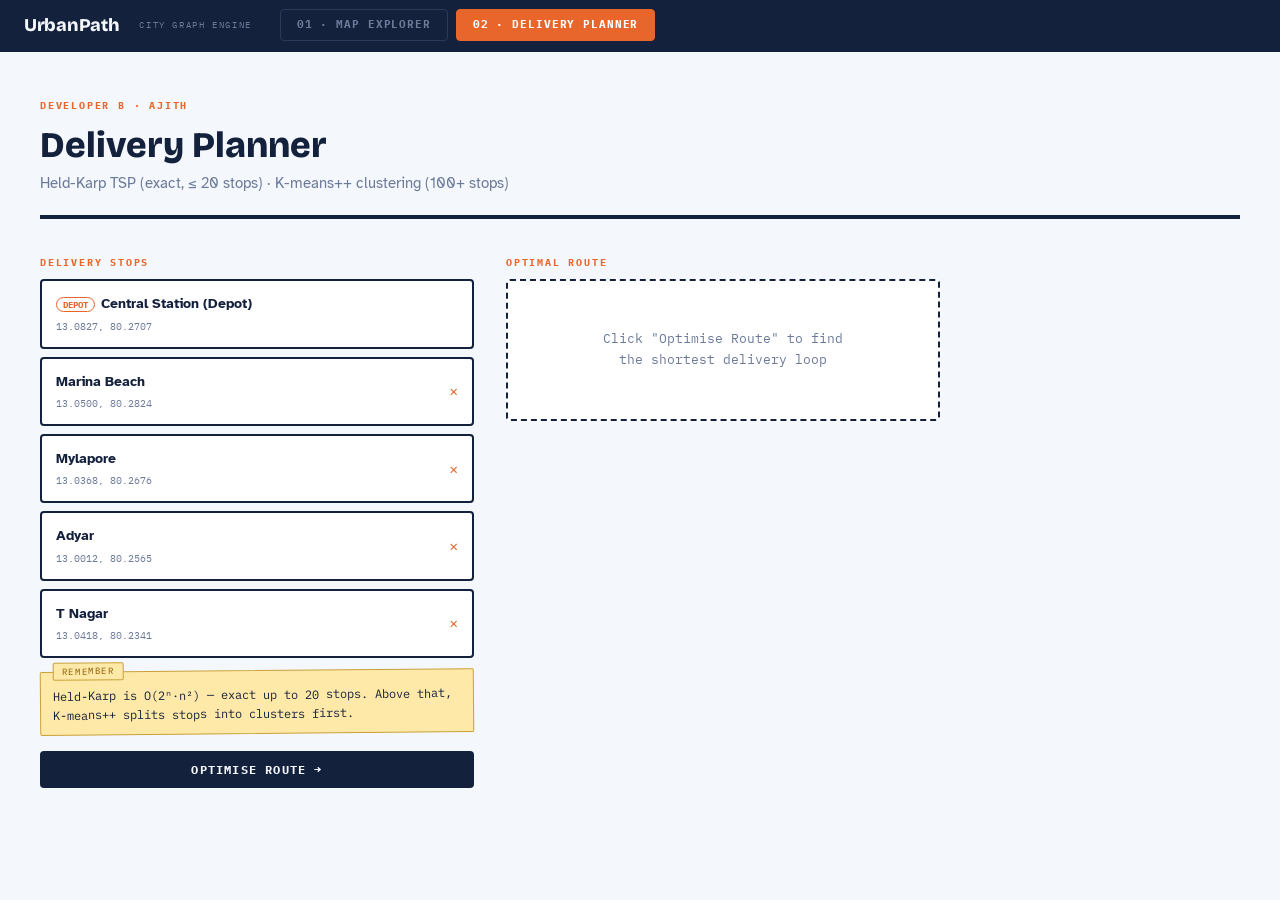
==== frontend/delivery.html @ 948adcd6 "feat(dev-b): add remaining frontend files (delivery, styles, JS)" ====
<!DOCTYPE html>
<html lang="en">
<head>
  <meta charset="UTF-8"/>
  <meta name="viewport" content="width=device-width, initial-scale=1.0"/>
  <title>UrbanPath — Delivery Planner</title>
  <link rel="stylesheet" href="style.css"/>
</head>
<body>

<!-- ── NAV ── -->
<nav>
  <span class="nav-brand">UrbanPath</span>
  <span class="nav-sub">City Graph Engine</span>
  <a href="index.html" class="nav-btn">01 · Map Explorer</a>
  <a href="delivery.html" class="nav-btn active">02 · Delivery Planner</a>
</nav>

<!-- ── DELIVERY PAGE ── -->
<div class="page">
  <div class="delivery-page">

    <!-- Header -->
    <div class="page-header">
      <span class="eyebrow">Developer B · Ajith</span>
      <h1 class="page-h1">Delivery Planner</h1>
      <p class="page-desc">Held-Karp TSP (exact, ≤ 20 stops) · K-means++ clustering (100+ stops)</p>
    </div>

    <div class="delivery-grid">

      <!-- LEFT: Stops -->
      <div>
        <span class="field-label">Delivery Stops</span>
        <div id="stopsList"></div>

        <div class="remember">
          Held-Karp is O(2ⁿ·n²) — exact up to 20 stops.
          Above that, K-means++ splits stops into clusters first.
        </div>

        <button class="btn btn-primary" onclick="optimise()">Optimise Route →</button>
        <div class="error-box hidden" id="deliveryError" style="margin-top:12px"></div>
      </div>

      <!-- RIGHT: Result -->
      <div>
        <span class="field-label">Optimal Route</span>

        <div class="empty-state" id="emptyState">
          Click "Optimise Route" to find<br/>the shortest delivery loop
        </div>

        <div class="hidden" id="resultSection">
          <div class="stats-row">
            <div class="stat-card orange">
              <div class="stat-value orange" id="totalDist">—</div>
              <div class="stat-label">Total Distance</div>
            </div>
            <div class="stat-card green">
              <div class="stat-value green" id="strategy">—</div>
              <div class="stat-label">Strategy</div>
            </div>
          </div>

          <div class="route-card">
            <div class="field-label" style="margin-bottom:10px">Visit Order</div>
            <div id="routeOrder"></div>
            <div class="route-algo" id="routeAlgoLabel"></div>
          </div>
        </div>

      </div>
    </div>
  </div>
</div>

<script src="delivery.js"></script>
</body>
</html>
---- frontend/style.css ----
/* UrbanPath — Dev B Frontend Styles
   Ajith · Design: zine/booklet feel, no gradients
*/

@import url('https://fonts.googleapis.com/css2?family=Bricolage+Grotesque:wght@400;500;600;700;800&family=Atkinson+Hyperlegible:ital,wght@0,400;0,700;1,400&family=IBM+Plex+Mono:wght@400;500;700&display=swap');

:root {
  --paper:  #F4F7FB;
  --ink:    #14213D;
  --accent: #E8662C;
  --green:  #0E8A6D;
  --yellow: #FFE9A8;
  --muted:  #6b7a99;
  --hair:   #d8dee8;
}

* { box-sizing: border-box; margin: 0; padding: 0; }

body {
  font-family: 'Atkinson Hyperlegible', sans-serif;
  background: var(--paper);
  color: var(--ink);
  font-size: 16px;
  line-height: 1.6;
}

/* ── NAV ── */
nav {
  position: fixed; top: 0; left: 0; right: 0; z-index: 1000;
  background: var(--ink);
  padding: 0 24px; height: 52px;
  display: flex; align-items: center; gap: 8px;
  border-bottom: 2px solid var(--ink);
}
.nav-brand {
  font-family: 'Bricolage Grotesque', sans-serif;
  font-weight: 800; font-size: 18px; color: var(--paper);
  text-decoration: none; margin-right: 12px; letter-spacing: -0.3px;
}
.nav-sub {
  font-family: 'IBM Plex Mono', monospace;
  font-size: 9px; color: var(--muted);
  text-transform: uppercase; letter-spacing: 0.18em;
  margin-right: 20px;
}
.nav-btn {
  padding: 6px 16px;
  font-family: 'IBM Plex Mono', monospace;
  font-size: 11px; font-weight: 700;
  text-transform: uppercase; letter-spacing: 0.08em;
  background: transparent; color: var(--muted);
  border: 1px solid #2a3a5a; border-radius: 4px;
  cursor: pointer; text-decoration: none;
  transition: background 0.15s, color 0.15s;
}
.nav-btn.active, .nav-btn:hover {
  background: var(--accent); color: #fff; border-color: var(--accent);
}

/* ── LAYOUT ── */
.page { padding-top: 52px; min-height: 100vh; }

/* ── MAP PAGE ── */
.map-layout {
  display: flex; height: calc(100vh - 52px);
}
.sidebar {
  width: 300px; min-width: 300px;
  padding: 28px 20px;
  border-right: 2px solid var(--ink);
  overflow-y: auto;
  display: flex; flex-direction: column; gap: 24px;
  background: var(--paper);
}
.map-area {
  flex: 1; padding: 20px; background: var(--paper);
}
#map {
  width: 100%; height: 100%;
  border: 2px solid var(--ink);
  border-radius: 4px;
}

/* ── EYEBROW / LABEL ── */
.eyebrow {
  font-family: 'IBM Plex Mono', monospace;
  font-size: 10px; color: var(--accent);
  text-transform: uppercase; letter-spacing: 0.18em; font-weight: 700;
}
.section-title {
  font-family: 'Bricolage Grotesque', sans-serif;
  font-weight: 800; font-size: 22px; color: var(--ink);
  margin: 6px 0 4px; line-height: 1.15;
}
.section-sub {
  font-size: 13px; color: var(--muted);
}
.field-label {
  font-family: 'IBM Plex Mono', monospace;
  font-size: 10px; color: var(--accent);
  text-transform: uppercase; letter-spacing: 0.18em;
  font-weight: 700; display: block; margin-bottom: 8px;
}

/* ── INPUTS ── */
input[type="text"], input[type="number"] {
  width: 100%; padding: 9px 12px;
  font-family: 'Atkinson Hyperlegible', sans-serif; font-size: 14px;
  border: 2px solid var(--ink); border-radius: 4px;
  background: #fff; color: var(--ink); outline: none;
  margin-bottom: 8px;
}
input:focus { border-color: var(--accent); }

/* ── BUTTONS ── */
.btn {
  width: 100%; padding: 11px;
  font-family: 'IBM Plex Mono', monospace;
  font-weight: 700; font-size: 12px;
  text-transform: uppercase; letter-spacing: 0.1em;
  border: none; border-radius: 4px;
  cursor: pointer; transition: opacity 0.15s;
}
.btn-primary { background: var(--ink); color: var(--paper); }
.btn-accent  { background: var(--accent); color: #fff; }
.btn:hover   { opacity: 0.85; }
.btn:disabled { background: var(--muted); cursor: not-allowed; }

/* ── TOGGLE PAIR ── */
.toggle-row { display: flex; gap: 8px; margin-bottom: 8px; }
.toggle-btn {
  flex: 1; padding: 8px 0;
  font-family: 'IBM Plex Mono', monospace;
  font-size: 11px; font-weight: 700;
  text-transform: uppercase; letter-spacing: 0.08em;
  background: #fff; color: var(--ink);
  border: 2px solid var(--ink); border-radius: 4px; cursor: pointer;
}
.toggle-btn.active { background: var(--ink); color: var(--paper); }

/* ── DIVIDER ── */
.divider { border: none; border-top: 1px dashed var(--ink); }

/* ── CARD (solid shadow) ── */
.card {
  background: #fff;
  border: 2px solid var(--ink);
  box-shadow: 6px 6px 0 var(--accent);
  border-radius: 4px; padding: 16px;
}
.card.green-shadow { box-shadow: 6px 6px 0 var(--green); }

/* ── RESULT BOX ── */
.result-distance {
  font-family: 'Bricolage Grotesque', sans-serif;
  font-weight: 800; font-size: 32px; color: var(--ink); line-height: 1;
}
.result-unit { font-size: 16px; font-weight: 600; }
.result-algo {
  font-family: 'IBM Plex Mono', monospace;
  font-size: 11px; color: var(--muted); margin-top: 6px;
}

/* ── SEARCH DROPDOWN ── */
.search-wrap { position: relative; }
.search-dropdown {
  display: none;
  position: absolute; top: calc(100% + 4px); left: 0; right: 0;
  background: #fff; border: 2px solid var(--ink);
  box-shadow: 6px 6px 0 var(--accent);
  border-radius: 4px; z-index: 9999; list-style: none;
}
.search-dropdown.open { display: block; }
.search-dropdown li {
  padding: 10px 12px; cursor: pointer;
  border-bottom: 1px dotted var(--hair);
  display: flex; justify-content: space-between; align-items: center;
  font-size: 14px;
}
.search-dropdown li:last-child { border-bottom: none; }
.search-dropdown li:hover { background: var(--paper); }
.search-dropdown li .type-tag {
  font-family: 'IBM Plex Mono', monospace;
  font-size: 10px; color: var(--muted);
  text-transform: uppercase; letter-spacing: 0.1em;
}

/* ── API MENU CARD ── */
.menu-card {
  background: #fff;
  border: 2px dashed var(--ink);
  box-shadow: 6px 6px 0 var(--accent);
  border-radius: 4px; padding: 16px;
  margin-top: auto;
}
.menu-title {
  font-family: 'Bricolage Grotesque', sans-serif;
  font-weight: 800; font-size: 17px; color: var(--ink);
  text-align: center;
  border-bottom: 1px dashed var(--ink);
  padding-bottom: 10px; margin-bottom: 10px;
}
.menu-item {
  display: flex; align-items: center; gap: 8px;
  padding: 6px 0; border-bottom: 1px dotted var(--hair);
}
.menu-item:last-of-type { border-bottom: none; }
.method-badge {
  font-family: 'IBM Plex Mono', monospace;
  font-size: 9px; font-weight: 700;
  border-radius: 20px; padding: 2px 7px;
  border: 1.5px solid; white-space: nowrap;
}
.badge-get  { color: var(--green); border-color: var(--green); }
.badge-post { color: var(--accent); border-color: var(--accent); }
.menu-path {
  font-family: 'IBM Plex Mono', monospace; font-size: 11px; color: var(--ink);
}
.menu-foot {
  font-family: 'IBM Plex Mono', monospace; font-size: 9px;
  color: var(--muted); text-align: center; margin-top: 10px;
  text-transform: uppercase; letter-spacing: 0.08em;
}

/* ── ERROR ── */
.error-box {
  font-family: 'IBM Plex Mono', monospace; font-size: 12px;
  color: var(--accent); background: #fff0ea;
  border: 1px solid var(--accent); padding: 10px; border-radius: 4px;
}

/* ── DELIVERY PAGE ── */
.delivery-page { padding: 40px; }
.page-header {
  border-bottom: 4px solid var(--ink);
  padding-bottom: 20px; margin-bottom: 36px;
}
.page-h1 {
  font-family: 'Bricolage Grotesque', sans-serif;
  font-weight: 800; font-size: 36px; color: var(--ink);
  margin: 8px 0 6px; line-height: 1.1;
}
.page-desc { color: var(--muted); font-size: 15px; }
.delivery-grid {
  display: grid; grid-template-columns: 1fr 1fr; gap: 32px; max-width: 900px;
}

/* ── STOP ITEM ── */
.stop-item {
  background: #fff; border: 2px solid var(--ink);
  border-radius: 4px; padding: 12px 14px;
  display: flex; justify-content: space-between; align-items: center;
  margin-bottom: 8px;
}
.stop-name { font-weight: 700; font-size: 14px; }
.stop-coords {
  font-family: 'IBM Plex Mono', monospace;
  font-size: 10px; color: var(--muted); margin-top: 3px;
}
.depot-tag {
  font-family: 'IBM Plex Mono', monospace; font-size: 9px;
  color: var(--accent); border: 1px solid var(--accent);
  border-radius: 20px; padding: 1px 6px; margin-right: 6px;
}
.remove-btn {
  background: none; border: none; color: var(--accent);
  cursor: pointer; font-size: 14px; font-weight: 700;
  font-family: 'IBM Plex Mono', monospace;
}

/* ── REMEMBER CALLOUT ── */
.remember {
  background: var(--yellow); border: 1px solid #c9a13a;
  font-family: 'IBM Plex Mono', monospace; font-size: 12px; line-height: 1.6;
  padding: 14px 12px 10px; border-radius: 2px;
  transform: rotate(-0.5deg); margin: 12px 0 16px;
  position: relative;
}
.remember::before {
  content: "REMEMBER";
  position: absolute; top: -10px; left: 12px;
  background: var(--yellow); border: 1px solid #c9a13a;
  padding: 1px 8px; font-size: 9px; letter-spacing: 0.18em;
  color: #8a5a00; border-radius: 2px;
}

/* ── RESULT STATS ── */
.stats-row { display: flex; gap: 16px; margin-bottom: 20px; }
.stat-card {
  flex: 1; background: #fff; border: 2px solid var(--ink);
  border-radius: 4px; padding: 16px; text-align: center;
}
.stat-card.orange { box-shadow: 6px 6px 0 var(--accent); }
.stat-card.green  { box-shadow: 6px 6px 0 var(--green); }
.stat-value {
  font-family: 'Bricolage Grotesque', sans-serif;
  font-weight: 800; font-size: 26px; line-height: 1;
}
.stat-value.orange { color: var(--accent); }
.stat-value.green  { color: var(--green); }
.stat-label {
  font-family: 'IBM Plex Mono', monospace; font-size: 10px;
  color: var(--muted); margin-top: 4px;
  text-transform: uppercase; letter-spacing: 0.1em;
}

/* ── ROUTE ORDER ── */
.route-card {
  background: #fff; border: 2px solid var(--ink); border-radius: 4px; padding: 16px;
}
.route-item {
  display: flex; align-items: center; gap: 10px;
  padding: 8px 0; border-bottom: 1px dotted var(--hair);
}
.route-num {
  font-family: 'IBM Plex Mono', monospace; font-weight: 700;
  font-size: 12px; color: var(--accent); min-width: 24px;
}
.route-name { font-size: 14px; color: var(--ink); }
.route-algo {
  font-family: 'IBM Plex Mono', monospace; font-size: 11px;
  color: var(--muted); margin-top: 12px;
}

/* ── EMPTY STATE ── */
.empty-state {
  background: #fff; border: 2px dashed var(--ink);
  border-radius: 4px; padding: 48px 20px;
  text-align: center; color: var(--muted);
  font-family: 'IBM Plex Mono', monospace; font-size: 13px;
}

/* ── HIDDEN ── */
.hidden { display: none !important; }
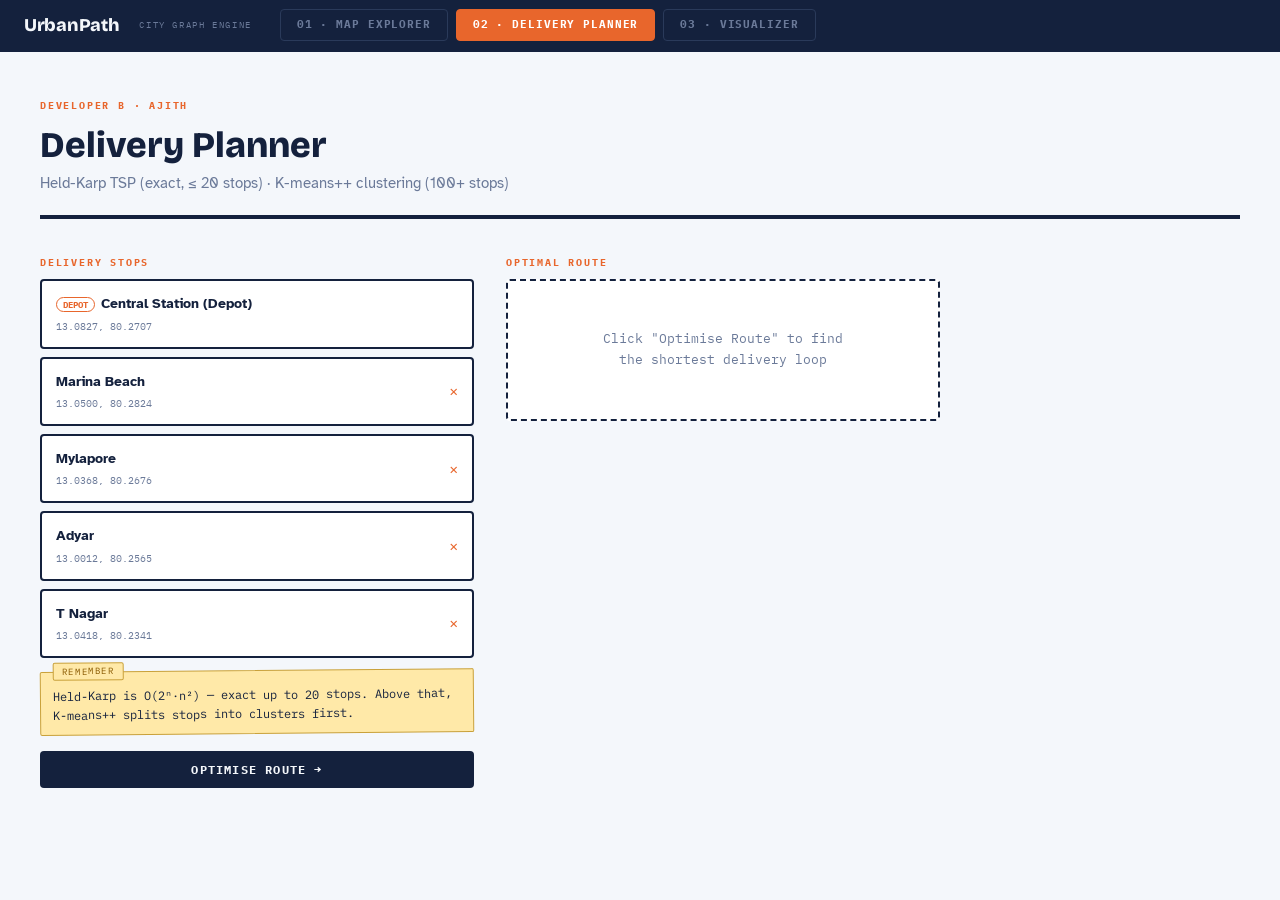
==== commit 0bd5a6db: "feat: Redis caching, latency tracking, Held-Karp reduction %, D3 visualizer, OSM loader" ====
--- a/frontend/delivery.html
+++ b/frontend/delivery.html
@@ -14,6 +14,7 @@
   <span class="nav-sub">City Graph Engine</span>
   <a href="index.html" class="nav-btn">01 · Map Explorer</a>
   <a href="delivery.html" class="nav-btn active">02 · Delivery Planner</a>
+  <a href="visualizer.html" class="nav-btn">03 · Visualizer</a>
 </nav>
 
 <!-- ── DELIVERY PAGE ── -->
